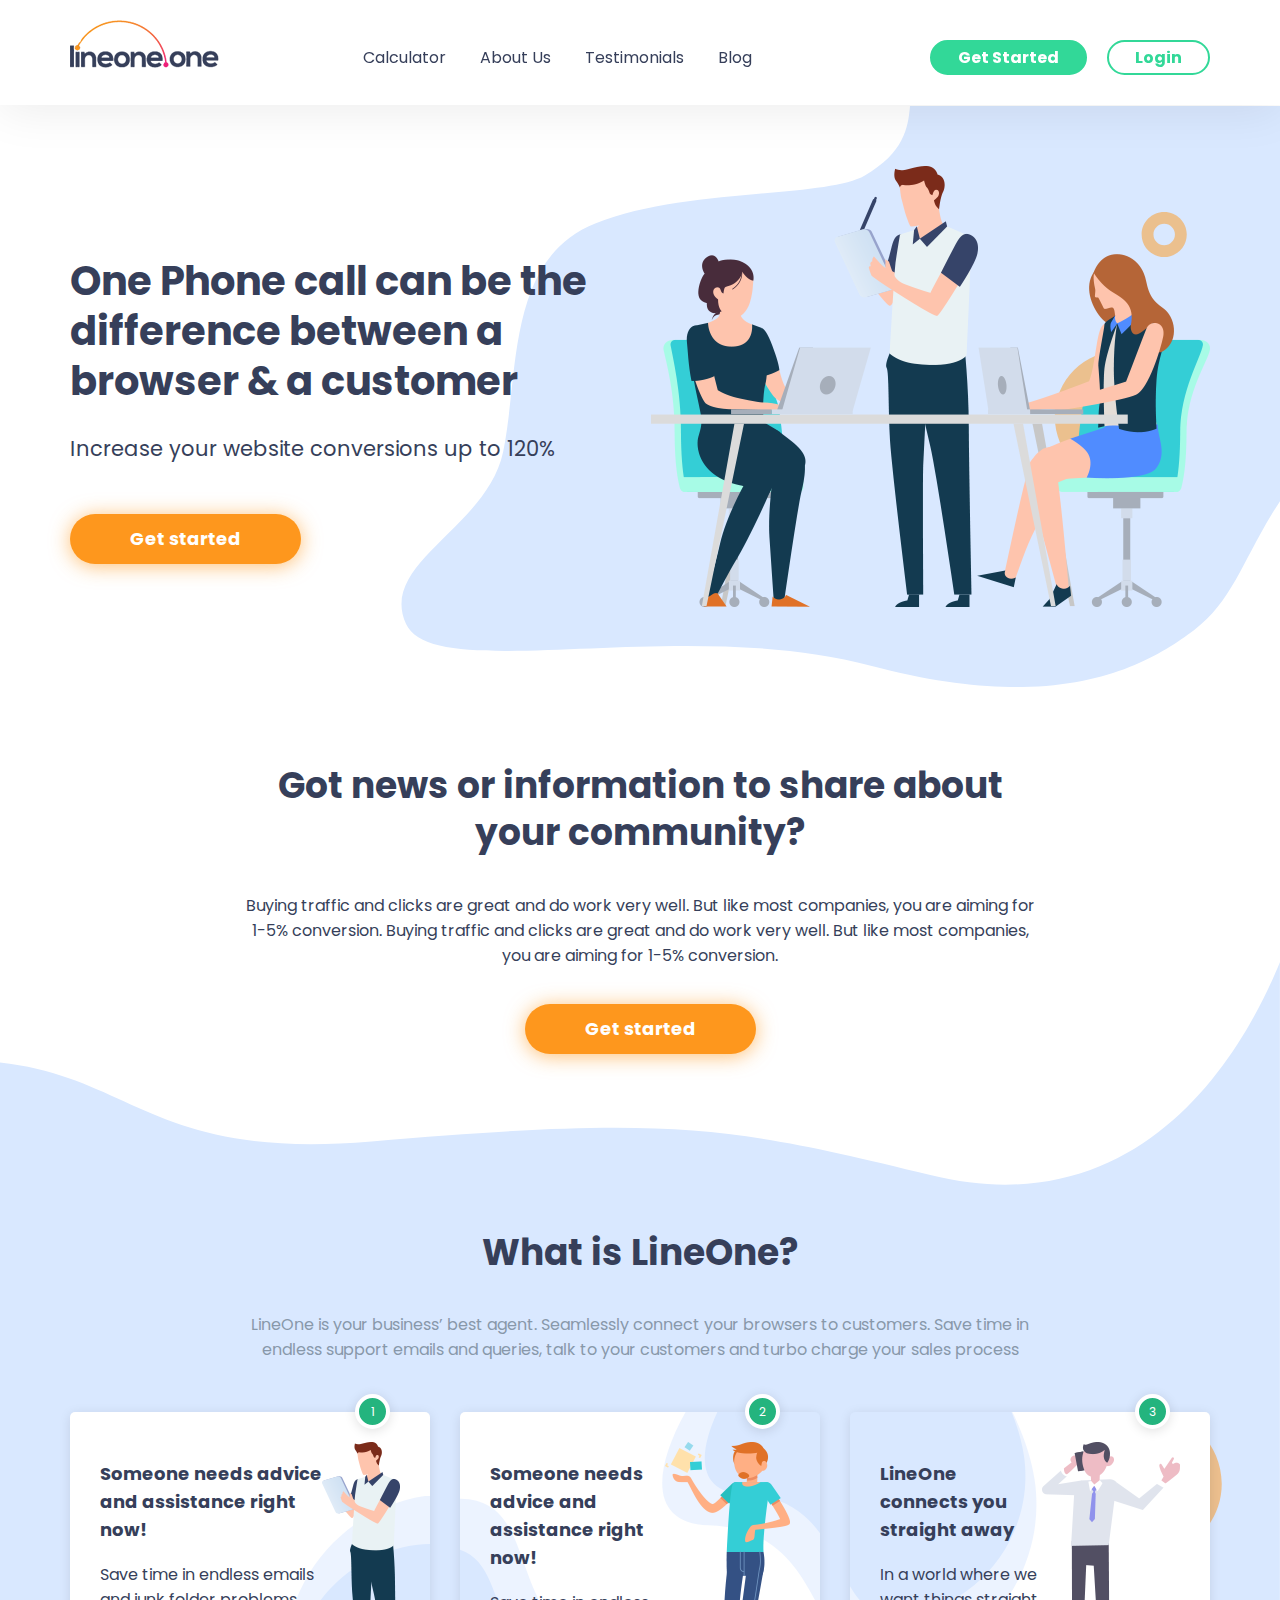
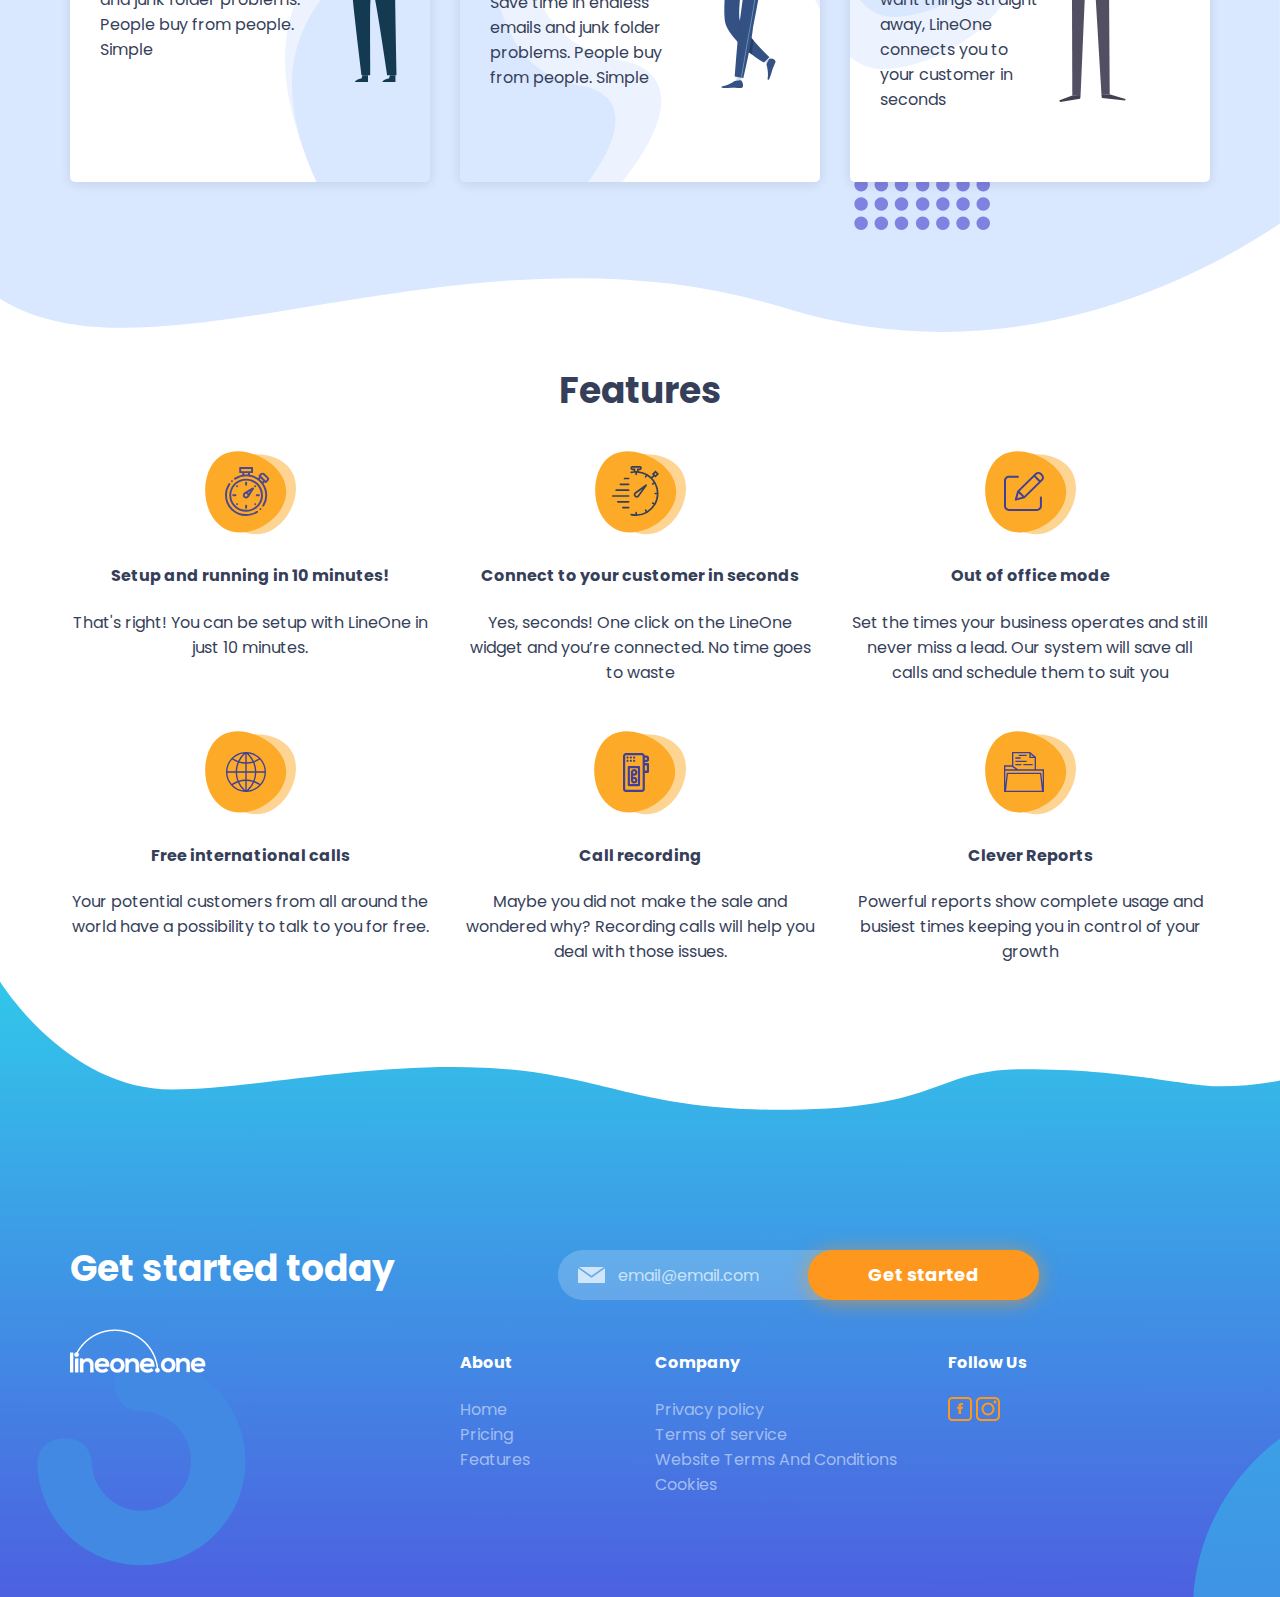
==== about.html @ 6608b2d2 "About Page" ====
<!DOCTYPE html>
<html lang="en">
<head>
    <meta charset="UTF-8">
    <title>Document</title>
    <meta name="viewport" content="width=device-width, user-scalable=no, initial-scale=1.0, maximum-scale=1.0, minimum-scale=1.0">
    <link href="https://fonts.googleapis.com/css?family=Poppins:400,700" rel="stylesheet">
    <link rel="stylesheet" href="css/grid.css">
    <link rel="stylesheet" href="css/font-awesome.css">
    <link rel="stylesheet" href="css/owl-carousel.css">
    <link rel="stylesheet" href="css/owl-theme-default.css">
    <link rel="stylesheet" href="css/main.css">
</head>
<body class="about">
    <header>
        <div class="container">
            <div class="row">
                <div class="col-md-3">
                    <a href="#"><img src="img/logo.png" alt="logo"></a>
                </div>
                <div class="col-md-5">
                    <nav>
                        <a href="#">Calculator</a>
                        <a href="#">About Us</a>
                        <a href="#">Testimonials</a>
                        <a href="#">Blog</a>
                    </nav>
                </div>
                <div class="col-md-4 buttons">
                    <a href="#" class="btn m green">Get Started</a>
                    <a href="#" class="btn m white">Login</a>
                </div>
            </div>
        </div>
    </header>
    <div class="hero">
        <div class="container">
            <div class="row">
                <div class="col-md-6">
                    <h1>One Phone call can be the difference between a browser  & a customer</h1>
                    <p>Increase your website conversions up to 120%</p>
                    <a href="#" class="btn l yellow">Get started</a>
                </div>
                <div class="col-md-6">
                    <img src="img/about-hero.png" alt="lets talk">
                </div>
            </div>
        </div>
    </div>
    <div class="cta">
        <div class="container">
            <div class="row">
                <div class="col-md-12">
                    <div class="text-center">
                        <h3>Got news or information 
    to share about your community?</h3>
                        <p>Buying traffic and clicks are great and do work very well. But like most companies, you are aiming for 1-5% conversion. Buying traffic and clicks are great and do work very well. But like most companies, you are aiming for 1-5% conversion.</p>
                        <a href="#" class="btn l yellow">Get started</a>
                    </div>
                </div>
            </div>
        </div>
    </div>
    <div class="what-is-lineone">
        <div class="container">
            <div class="row">
                <div class="col-md-12 text-center">
                    <h3>What is LineOne?</h3>
                    <p>LineOne is your business’ best agent. Seamlessly connect your browsers to customers. Save time in endless support emails and queries, talk to your customers and turbo charge your sales process</p>
                </div>
            </div>
            <div class="row">
                <div class="col-md-4">
                    <div class="what first">
                        <div class="number">1</div>
                        <div class="content">
                            <div class="text">
                                <h3>Someone needs advice and assistance right now!</h3>
                                <p>Save time in endless emails and junk folder problems. People buy from people. Simple</p>
                            </div>
                            <div class="image">
                                <img src="img/what-1-person.png" alt="person">
                            </div>
                        </div>
                    </div>
                </div>
                <div class="col-md-4">
                    <div class="what second">
                        <div class="number">2</div>
                        <div class="content">
                            <div class="text">
                                <h3>Someone needs advice and assistance right now!</h3>
                                <p>Save time in endless emails and junk folder problems. People buy from people. Simple</p>
                            </div>
                            <div class="image">
                                <img src="img/what-2-person.png" alt="person">
                            </div>
                        </div>
                    </div>
                </div>
                <div class="col-md-4">
                    <div class="what third">
                        <div class="number">3</div>
                        <div class="content">
                            <div class="text">
                                <h3>LineOne connects you straight away</h3>
                                <p>In a world where we want things straight away, LineOne connects you to your customer in seconds</p>
                            </div>
                            <div class="image">
                                <img src="img/what-3-person.png" alt="person">
                            </div>
                        </div>
                    </div>
                </div>
            </div>
        </div>
    </div>
    <div class="features">
        <div class="container">
            <div class="row">
                <div class="col-md-12">
                    <h3 class="text-center">Features</h3>
                </div>
                <div class="col-md-4">
                    <img src="img/features-1.svg" alt="features">
                    <h4>Setup and running in 10 minutes!</h4>
                    <p>That's right! You can be setup with LineOne in just 10 minutes.</p>
                </div>
                <div class="col-md-4">
                    <img src="img/features-2.svg" alt="features">
                    <h4>Connect to your customer in seconds</h4>
                    <p>Yes, seconds! One click on the LineOne widget and you’re connected. No time goes to waste</p>
                </div>
                <div class="col-md-4">
                    <img src="img/features-3.svg" alt="features">
                    <h4>Out of office mode</h4>
                    <p>Set the times your business operates and still never miss a lead. Our system will save all calls and schedule them to suit you</p>
                </div>
                <div class="col-md-4">
                    <img src="img/features-4.svg" alt="features">
                    <h4>Free international calls</h4>
                    <p>Your potential customers from all around the world have a possibility to talk to you for free. </p>
                </div>
                <div class="col-md-4">
                    <img src="img/features-5.svg" alt="features">
                    <h4>Call recording</h4>
                    <p>Maybe you did not make the sale and wondered why? Recording calls will help you deal with those issues.</p>
                </div>
                <div class="col-md-4">
                    <img src="img/features-6.svg" alt="features">
                    <h4>Clever Reports</h4>
                    <p>Powerful reports show complete usage and busiest times keeping you in control of your growth</p>
                </div>
            </div>
        </div>
    </div>
    <footer>
        <div class="container">
            <div class="row">
                <div class="col-md-5">
                    <h3>Get started today</h3>
                </div>
                <div class="col-md-7">
                    <form action="#">
                        <input type="email" name="email" placeholder="email@email.com">
                        <button type="submit" class="btn l yellow">Get started</button>
                    </form>
                </div>
            </div>
            <div class="row">
                <div class="col-md-4">
                    <img src="img/logo-white.png" alt="logo">
                </div>
                <div class="col-md-2">
                    <h4>About</h4>
                    <ul>
                        <li><a href="#">Home</a></li>
                        <li><a href="#">Pricing</a></li>
                        <li><a href="#">Features</a></li>
                    </ul>
                </div>
                <div class="col-md-3">
                    <h4>Company</h4>
                    <ul>
                        <li><a href="#">Privacy policy</a></li>
                        <li><a href="#">Terms of service</a></li>
                        <li><a href="#">Website Terms And Conditions</a></li>
                        <li><a href="#">Cookies</a></li>
                    </ul>
                </div>
                <div class="col-md-3">
                    <h4>Follow Us</h4>
                    <a href="#"><img src="img/icon-facebook.svg" alt="facebook"></a>
                    <a href="#"><img src="img/icon-instagram.svg" alt="instagram"></a>
                </div>
            </div>
        </div>
    </footer>
    <script src="js/jquery.js"></script>
    <script src="js/owl-carousel.js"></script>
    <script src="js/main.js"></script>
</body>
</html>
---- css/grid.css ----
article,
aside,
details,
figcaption,
figure,
footer,
header,
hgroup,
main,
menu,
nav,
section,
summary {
    display: block;
}

audio,
canvas,
progress,
video {
    display: inline-block;
    vertical-align: baseline;
}

*,
*:before,
*:after {
    box-sizing: border-box;
}

.container {
    margin-right: auto;
    margin-left: auto;
    padding-left: 15px;
    padding-right: 15px;
}

@media (min-width: 768px) {
    .container {
        width: 750px;
    }
}

@media (min-width: 992px) {
    .container {
        width: 970px;
    }
}

@media (min-width: 1200px) {
    .container {
        width: 1170px;
    }
}

.container-fluid {
    margin-right: auto;
    margin-left: auto;
    padding-left: 15px;
    padding-right: 15px;
}

.row {
    margin-left: -15px;
    margin-right: -15px;
}

.col-xs-1,
.col-sm-1,
.col-md-1,
.col-lg-1,
.col-xs-2,
.col-sm-2,
.col-md-2,
.col-lg-2,
.col-xs-3,
.col-sm-3,
.col-md-3,
.col-lg-3,
.col-xs-4,
.col-sm-4,
.col-md-4,
.col-lg-4,
.col-xs-5,
.col-sm-5,
.col-md-5,
.col-lg-5,
.col-xs-6,
.col-sm-6,
.col-md-6,
.col-lg-6,
.col-xs-7,
.col-sm-7,
.col-md-7,
.col-lg-7,
.col-xs-8,
.col-sm-8,
.col-md-8,
.col-lg-8,
.col-xs-9,
.col-sm-9,
.col-md-9,
.col-lg-9,
.col-xs-10,
.col-sm-10,
.col-md-10,
.col-lg-10,
.col-xs-11,
.col-sm-11,
.col-md-11,
.col-lg-11,
.col-xs-12,
.col-sm-12,
.col-md-12,
.col-lg-12 {
    position: relative;
    min-height: 1px;
    padding-left: 15px;
    padding-right: 15px;
}

.col-xs-1,
.col-xs-2,
.col-xs-3,
.col-xs-4,
.col-xs-5,
.col-xs-6,
.col-xs-7,
.col-xs-8,
.col-xs-9,
.col-xs-10,
.col-xs-11,
.col-xs-12 {
    float: left;
}

.col-xs-12 {
    width: 100%;
}

.col-xs-11 {
    width: 91.66666667%;
}

.col-xs-10 {
    width: 83.33333333%;
}

.col-xs-9 {
    width: 75%;
}

.col-xs-8 {
    width: 66.66666667%;
}

.col-xs-7 {
    width: 58.33333333%;
}

.col-xs-6 {
    width: 50%;
}

.col-xs-5 {
    width: 41.66666667%;
}

.col-xs-4 {
    width: 33.33333333%;
}

.col-xs-3 {
    width: 25%;
}

.col-xs-2 {
    width: 16.66666667%;
}

.col-xs-1 {
    width: 8.33333333%;
}

.col-xs-pull-12 {
    right: 100%;
}

.col-xs-pull-11 {
    right: 91.66666667%;
}

.col-xs-pull-10 {
    right: 83.33333333%;
}

.col-xs-pull-9 {
    right: 75%;
}

.col-xs-pull-8 {
    right: 66.66666667%;
}

.col-xs-pull-7 {
    right: 58.33333333%;
}

.col-xs-pull-6 {
    right: 50%;
}

.col-xs-pull-5 {
    right: 41.66666667%;
}

.col-xs-pull-4 {
    right: 33.33333333%;
}

.col-xs-pull-3 {
    right: 25%;
}

.col-xs-pull-2 {
    right: 16.66666667%;
}

.col-xs-pull-1 {
    right: 8.33333333%;
}

.col-xs-pull-0 {
    right: auto;
}

.col-xs-push-12 {
    left: 100%;
}

.col-xs-push-11 {
    left: 91.66666667%;
}

.col-xs-push-10 {
    left: 83.33333333%;
}

.col-xs-push-9 {
    left: 75%;
}

.col-xs-push-8 {
    left: 66.66666667%;
}

.col-xs-push-7 {
    left: 58.33333333%;
}

.col-xs-push-6 {
    left: 50%;
}

.col-xs-push-5 {
    left: 41.66666667%;
}

.col-xs-push-4 {
    left: 33.33333333%;
}

.col-xs-push-3 {
    left: 25%;
}

.col-xs-push-2 {
    left: 16.66666667%;
}

.col-xs-push-1 {
    left: 8.33333333%;
}

.col-xs-push-0 {
    left: auto;
}

.col-xs-offset-12 {
    margin-left: 100%;
}

.col-xs-offset-11 {
    margin-left: 91.66666667%;
}

.col-xs-offset-10 {
    margin-left: 83.33333333%;
}

.col-xs-offset-9 {
    margin-left: 75%;
}

.col-xs-offset-8 {
    margin-left: 66.66666667%;
}

.col-xs-offset-7 {
    margin-left: 58.33333333%;
}

.col-xs-offset-6 {
    margin-left: 50%;
}

.col-xs-offset-5 {
    margin-left: 41.66666667%;
}

.col-xs-offset-4 {
    margin-left: 33.33333333%;
}

.col-xs-offset-3 {
    margin-left: 25%;
}

.col-xs-offset-2 {
    margin-left: 16.66666667%;
}

.col-xs-offset-1 {
    margin-left: 8.33333333%;
}

.col-xs-offset-0 {
    margin-left: 0%;
}

@media (min-width: 768px) {

    .col-sm-1,
    .col-sm-2,
    .col-sm-3,
    .col-sm-4,
    .col-sm-5,
    .col-sm-6,
    .col-sm-7,
    .col-sm-8,
    .col-sm-9,
    .col-sm-10,
    .col-sm-11,
    .col-sm-12 {
        float: left;
    }

    .col-sm-12 {
        width: 100%;
    }

    .col-sm-11 {
        width: 91.66666667%;
    }

    .col-sm-10 {
        width: 83.33333333%;
    }

    .col-sm-9 {
        width: 75%;
    }

    .col-sm-8 {
        width: 66.66666667%;
    }

    .col-sm-7 {
        width: 58.33333333%;
    }

    .col-sm-6 {
        width: 50%;
    }

    .col-sm-5 {
        width: 41.66666667%;
    }

    .col-sm-4 {
        width: 33.33333333%;
    }

    .col-sm-3 {
        width: 25%;
    }

    .col-sm-2 {
        width: 16.66666667%;
    }

    .col-sm-1 {
        width: 8.33333333%;
    }

    .col-sm-pull-12 {
        right: 100%;
    }

    .col-sm-pull-11 {
        right: 91.66666667%;
    }

    .col-sm-pull-10 {
        right: 83.33333333%;
    }

    .col-sm-pull-9 {
        right: 75%;
    }

    .col-sm-pull-8 {
        right: 66.66666667%;
    }

    .col-sm-pull-7 {
        right: 58.33333333%;
    }

    .col-sm-pull-6 {
        right: 50%;
    }

    .col-sm-pull-5 {
        right: 41.66666667%;
    }

    .col-sm-pull-4 {
        right: 33.33333333%;
    }

    .col-sm-pull-3 {
        right: 25%;
    }

    .col-sm-pull-2 {
        right: 16.66666667%;
    }

    .col-sm-pull-1 {
        right: 8.33333333%;
    }

    .col-sm-pull-0 {
        right: auto;
    }

    .col-sm-push-12 {
        left: 100%;
    }

    .col-sm-push-11 {
        left: 91.66666667%;
    }

    .col-sm-push-10 {
        left: 83.33333333%;
    }

    .col-sm-push-9 {
        left: 75%;
    }

    .col-sm-push-8 {
        left: 66.66666667%;
    }

    .col-sm-push-7 {
        left: 58.33333333%;
    }

    .col-sm-push-6 {
        left: 50%;
    }

    .col-sm-push-5 {
        left: 41.66666667%;
    }

    .col-sm-push-4 {
        left: 33.33333333%;
    }

    .col-sm-push-3 {
        left: 25%;
    }

    .col-sm-push-2 {
        left: 16.66666667%;
    }

    .col-sm-push-1 {
        left: 8.33333333%;
    }

    .col-sm-push-0 {
        left: auto;
    }

    .col-sm-offset-12 {
        margin-left: 100%;
    }

    .col-sm-offset-11 {
        margin-left: 91.66666667%;
    }

    .col-sm-offset-10 {
        margin-left: 83.33333333%;
    }

    .col-sm-offset-9 {
        margin-left: 75%;
    }

    .col-sm-offset-8 {
        margin-left: 66.66666667%;
    }

    .col-sm-offset-7 {
        margin-left: 58.33333333%;
    }

    .col-sm-offset-6 {
        margin-left: 50%;
    }

    .col-sm-offset-5 {
        margin-left: 41.66666667%;
    }

    .col-sm-offset-4 {
        margin-left: 33.33333333%;
    }

    .col-sm-offset-3 {
        margin-left: 25%;
    }

    .col-sm-offset-2 {
        margin-left: 16.66666667%;
    }

    .col-sm-offset-1 {
        margin-left: 8.33333333%;
    }

    .col-sm-offset-0 {
        margin-left: 0%;
    }
}

@media (min-width: 992px) {

    .col-md-1,
    .col-md-2,
    .col-md-3,
    .col-md-4,
    .col-md-5,
    .col-md-6,
    .col-md-7,
    .col-md-8,
    .col-md-9,
    .col-md-10,
    .col-md-11,
    .col-md-12 {
        float: left;
    }

    .col-md-12 {
        width: 100%;
    }

    .col-md-11 {
        width: 91.66666667%;
    }

    .col-md-10 {
        width: 83.33333333%;
    }

    .col-md-9 {
        width: 75%;
    }

    .col-md-8 {
        width: 66.66666667%;
    }

    .col-md-7 {
        width: 58.33333333%;
    }

    .col-md-6 {
        width: 50%;
    }

    .col-md-5 {
        width: 41.66666667%;
    }

    .col-md-4 {
        width: 33.33333333%;
    }

    .col-md-3 {
        width: 25%;
    }

    .col-md-2 {
        width: 16.66666667%;
    }

    .col-md-1 {
        width: 8.33333333%;
    }

    .col-md-pull-12 {
        right: 100%;
    }

    .col-md-pull-11 {
        right: 91.66666667%;
    }

    .col-md-pull-10 {
        right: 83.33333333%;
    }

    .col-md-pull-9 {
        right: 75%;
    }

    .col-md-pull-8 {
        right: 66.66666667%;
    }

    .col-md-pull-7 {
        right: 58.33333333%;
    }

    .col-md-pull-6 {
        right: 50%;
    }

    .col-md-pull-5 {
        right: 41.66666667%;
    }

    .col-md-pull-4 {
        right: 33.33333333%;
    }

    .col-md-pull-3 {
        right: 25%;
    }

    .col-md-pull-2 {
        right: 16.66666667%;
    }

    .col-md-pull-1 {
        right: 8.33333333%;
    }

    .col-md-pull-0 {
        right: auto;
    }

    .col-md-push-12 {
        left: 100%;
    }

    .col-md-push-11 {
        left: 91.66666667%;
    }

    .col-md-push-10 {
        left: 83.33333333%;
    }

    .col-md-push-9 {
        left: 75%;
    }

    .col-md-push-8 {
        left: 66.66666667%;
    }

    .col-md-push-7 {
        left: 58.33333333%;
    }

    .col-md-push-6 {
        left: 50%;
    }

    .col-md-push-5 {
        left: 41.66666667%;
    }

    .col-md-push-4 {
        left: 33.33333333%;
    }

    .col-md-push-3 {
        left: 25%;
    }

    .col-md-push-2 {
        left: 16.66666667%;
    }

    .col-md-push-1 {
        left: 8.33333333%;
    }

    .col-md-push-0 {
        left: auto;
    }

    .col-md-offset-12 {
        margin-left: 100%;
    }

    .col-md-offset-11 {
        margin-left: 91.66666667%;
    }

    .col-md-offset-10 {
        margin-left: 83.33333333%;
    }

    .col-md-offset-9 {
        margin-left: 75%;
    }

    .col-md-offset-8 {
        margin-left: 66.66666667%;
    }

    .col-md-offset-7 {
        margin-left: 58.33333333%;
    }

    .col-md-offset-6 {
        margin-left: 50%;
    }

    .col-md-offset-5 {
        margin-left: 41.66666667%;
    }

    .col-md-offset-4 {
        margin-left: 33.33333333%;
    }

    .col-md-offset-3 {
        margin-left: 25%;
    }

    .col-md-offset-2 {
        margin-left: 16.66666667%;
    }

    .col-md-offset-1 {
        margin-left: 8.33333333%;
    }

    .col-md-offset-0 {
        margin-left: 0%;
    }
}

@media (min-width: 1200px) {

    .col-lg-1,
    .col-lg-2,
    .col-lg-3,
    .col-lg-4,
    .col-lg-5,
    .col-lg-6,
    .col-lg-7,
    .col-lg-8,
    .col-lg-9,
    .col-lg-10,
    .col-lg-11,
    .col-lg-12 {
        float: left;
    }

    .col-lg-12 {
        width: 100%;
    }

    .col-lg-11 {
        width: 91.66666667%;
    }

    .col-lg-10 {
        width: 83.33333333%;
    }

    .col-lg-9 {
        width: 75%;
    }

    .col-lg-8 {
        width: 66.66666667%;
    }

    .col-lg-7 {
        width: 58.33333333%;
    }

    .col-lg-6 {
        width: 50%;
    }

    .col-lg-5 {
        width: 41.66666667%;
    }

    .col-lg-4 {
        width: 33.33333333%;
    }

    .col-lg-3 {
        width: 25%;
    }

    .col-lg-2 {
        width: 16.66666667%;
    }

    .col-lg-1 {
        width: 8.33333333%;
    }

    .col-lg-pull-12 {
        right: 100%;
    }

    .col-lg-pull-11 {
        right: 91.66666667%;
    }

    .col-lg-pull-10 {
        right: 83.33333333%;
    }

    .col-lg-pull-9 {
        right: 75%;
    }

    .col-lg-pull-8 {
        right: 66.66666667%;
    }

    .col-lg-pull-7 {
        right: 58.33333333%;
    }

    .col-lg-pull-6 {
        right: 50%;
    }

    .col-lg-pull-5 {
        right: 41.66666667%;
    }

    .col-lg-pull-4 {
        right: 33.33333333%;
    }

    .col-lg-pull-3 {
        right: 25%;
    }

    .col-lg-pull-2 {
        right: 16.66666667%;
    }

    .col-lg-pull-1 {
        right: 8.33333333%;
    }

    .col-lg-pull-0 {
        right: auto;
    }

    .col-lg-push-12 {
        left: 100%;
    }

    .col-lg-push-11 {
        left: 91.66666667%;
    }

    .col-lg-push-10 {
        left: 83.33333333%;
    }

    .col-lg-push-9 {
        left: 75%;
    }

    .col-lg-push-8 {
        left: 66.66666667%;
    }

    .col-lg-push-7 {
        left: 58.33333333%;
    }

    .col-lg-push-6 {
        left: 50%;
    }

    .col-lg-push-5 {
        left: 41.66666667%;
    }

    .col-lg-push-4 {
        left: 33.33333333%;
    }

    .col-lg-push-3 {
        left: 25%;
    }

    .col-lg-push-2 {
        left: 16.66666667%;
    }

    .col-lg-push-1 {
        left: 8.33333333%;
    }

    .col-lg-push-0 {
        left: auto;
    }

    .col-lg-offset-12 {
        margin-left: 100%;
    }

    .col-lg-offset-11 {
        margin-left: 91.66666667%;
    }

    .col-lg-offset-10 {
        margin-left: 83.33333333%;
    }

    .col-lg-offset-9 {
        margin-left: 75%;
    }

    .col-lg-offset-8 {
        margin-left: 66.66666667%;
    }

    .col-lg-offset-7 {
        margin-left: 58.33333333%;
    }

    .col-lg-offset-6 {
        margin-left: 50%;
    }

    .col-lg-offset-5 {
        margin-left: 41.66666667%;
    }

    .col-lg-offset-4 {
        margin-left: 33.33333333%;
    }

    .col-lg-offset-3 {
        margin-left: 25%;
    }

    .col-lg-offset-2 {
        margin-left: 16.66666667%;
    }

    .col-lg-offset-1 {
        margin-left: 8.33333333%;
    }

    .col-lg-offset-0 {
        margin-left: 0%;
    }
}

.clearfix:before,
.clearfix:after,
.container:before,
.container:after,
.container-fluid:before,
.container-fluid:after,
.row:before,
.row:after {
    content: " ";
    display: table;
}

.clearfix:after,
.container:after,
.container-fluid:after,
.row:after {
    clear: both;
}

.center-block {
    display: block;
    margin-left: auto;
    margin-right: auto;
}

.pull-right {
    float: right !important;
}

.pull-left {
    float: left !important;
}
---- css/owl-carousel.css ----
/**
 * Owl Carousel v2.3.4
 * Copyright 2013-2018 David Deutsch
 * Licensed under: SEE LICENSE IN https://github.com/OwlCarousel2/OwlCarousel2/blob/master/LICENSE
 */
/*
 *  Owl Carousel - Core
 */
.owl-carousel {
  display: none;
  width: 100%;
  -webkit-tap-highlight-color: transparent;
  /* position relative and z-index fix webkit rendering fonts issue */
  position: relative;
  z-index: 1; }
  .owl-carousel .owl-stage {
    position: relative;
    -ms-touch-action: pan-Y;
    touch-action: manipulation;
    -moz-backface-visibility: hidden;
    /* fix firefox animation glitch */ }
  .owl-carousel .owl-stage:after {
    content: ".";
    display: block;
    clear: both;
    visibility: hidden;
    line-height: 0;
    height: 0; }
  .owl-carousel .owl-stage-outer {
    position: relative;
    overflow: hidden;
    /* fix for flashing background */
    -webkit-transform: translate3d(0px, 0px, 0px); }
  .owl-carousel .owl-wrapper,
  .owl-carousel .owl-item {
    -webkit-backface-visibility: hidden;
    -moz-backface-visibility: hidden;
    -ms-backface-visibility: hidden;
    -webkit-transform: translate3d(0, 0, 0);
    -moz-transform: translate3d(0, 0, 0);
    -ms-transform: translate3d(0, 0, 0); }
  .owl-carousel .owl-item {
    position: relative;
    min-height: 1px;
    float: left;
    -webkit-backface-visibility: hidden;
    -webkit-tap-highlight-color: transparent;
    -webkit-touch-callout: none; }
  .owl-carousel .owl-item img {
    display: block;
    width: 100%; }
  .owl-carousel .owl-nav.disabled,
  .owl-carousel .owl-dots.disabled {
    display: none; }
  .owl-carousel .owl-nav .owl-prev,
  .owl-carousel .owl-nav .owl-next,
  .owl-carousel .owl-dot {
    cursor: pointer;
    -webkit-user-select: none;
    -khtml-user-select: none;
    -moz-user-select: none;
    -ms-user-select: none;
    user-select: none; }
  .owl-carousel .owl-nav button.owl-prev,
  .owl-carousel .owl-nav button.owl-next,
  .owl-carousel button.owl-dot {
    background: none;
    color: inherit;
    border: none;
    padding: 0 !important;
    font: inherit; }
  .owl-carousel.owl-loaded {
    display: block; }
  .owl-carousel.owl-loading {
    opacity: 0;
    display: block; }
  .owl-carousel.owl-hidden {
    opacity: 0; }
  .owl-carousel.owl-refresh .owl-item {
    visibility: hidden; }
  .owl-carousel.owl-drag .owl-item {
    -ms-touch-action: pan-y;
        touch-action: pan-y;
    -webkit-user-select: none;
    -moz-user-select: none;
    -ms-user-select: none;
    user-select: none; }
  .owl-carousel.owl-grab {
    cursor: move;
    cursor: grab; }
  .owl-carousel.owl-rtl {
    direction: rtl; }
  .owl-carousel.owl-rtl .owl-item {
    float: right; }

/* No Js */
.no-js .owl-carousel {
  display: block; }

/*
 *  Owl Carousel - Animate Plugin
 */
.owl-carousel .animated {
  animation-duration: 1000ms;
  animation-fill-mode: both; }

.owl-carousel .owl-animated-in {
  z-index: 0; }

.owl-carousel .owl-animated-out {
  z-index: 1; }

.owl-carousel .fadeOut {
  animation-name: fadeOut; }

@keyframes fadeOut {
  0% {
    opacity: 1; }
  100% {
    opacity: 0; } }

/*
 * 	Owl Carousel - Auto Height Plugin
 */
.owl-height {
  transition: height 500ms ease-in-out; }

/*
 * 	Owl Carousel - Lazy Load Plugin
 */
.owl-carousel .owl-item {
  /**
			This is introduced due to a bug in IE11 where lazy loading combined with autoheight plugin causes a wrong
			calculation of the height of the owl-item that breaks page layouts
		 */ }
  .owl-carousel .owl-item .owl-lazy {
    opacity: 0;
    transition: opacity 400ms ease; }
  .owl-carousel .owl-item .owl-lazy[src^=""], .owl-carousel .owl-item .owl-lazy:not([src]) {
    max-height: 0; }
  .owl-carousel .owl-item img.owl-lazy {
    transform-style: preserve-3d; }

/*
 * 	Owl Carousel - Video Plugin
 */
.owl-carousel .owl-video-wrapper {
  position: relative;
  height: 100%;
  background: #000; }

.owl-carousel .owl-video-play-icon {
  position: absolute;
  height: 80px;
  width: 80px;
  left: 50%;
  top: 50%;
  margin-left: -40px;
  margin-top: -40px;
  cursor: pointer;
  z-index: 1;
  -webkit-backface-visibility: hidden;
  transition: transform 100ms ease; }

.owl-carousel .owl-video-play-icon:hover {
  -ms-transform: scale(1.3, 1.3);
      transform: scale(1.3, 1.3); }

.owl-carousel .owl-video-playing .owl-video-tn,
.owl-carousel .owl-video-playing .owl-video-play-icon {
  display: none; }

.owl-carousel .owl-video-tn {
  opacity: 0;
  height: 100%;
  background-position: center center;
  background-repeat: no-repeat;
  background-size: contain;
  transition: opacity 400ms ease; }

.owl-carousel .owl-video-frame {
  position: relative;
  z-index: 1;
  height: 100%;
  width: 100%; }
---- css/owl-theme-default.css ----
/**
 * Owl Carousel v2.3.4
 * Copyright 2013-2018 David Deutsch
 * Licensed under: SEE LICENSE IN https://github.com/OwlCarousel2/OwlCarousel2/blob/master/LICENSE
 */
/*
 * 	Default theme - Owl Carousel CSS File
 */
.owl-theme .owl-nav {
  margin-top: 10px;
  text-align: center;
  -webkit-tap-highlight-color: transparent; }
  .owl-theme .owl-nav [class*='owl-'] {
    color: #FFF;
    font-size: 14px;
    margin: 5px;
    padding: 4px 7px;
    background: #D6D6D6;
    display: inline-block;
    cursor: pointer;
    border-radius: 3px; }
    .owl-theme .owl-nav [class*='owl-']:hover {
      background: #869791;
      color: #FFF;
      text-decoration: none; }
  .owl-theme .owl-nav .disabled {
    opacity: 0.5;
    cursor: default; }

.owl-theme .owl-nav.disabled + .owl-dots {
  margin-top: 10px; }

.owl-theme .owl-dots {
  text-align: center;
  -webkit-tap-highlight-color: transparent; }
  .owl-theme .owl-dots .owl-dot {
    display: inline-block;
    zoom: 1; }
    .owl-theme .owl-dots .owl-dot span {
      width: 10px;
      height: 10px;
      margin: 5px 7px;
      background: #D6D6D6;
      display: block;
      -webkit-backface-visibility: visible;
      transition: opacity 200ms ease;
      border-radius: 30px; }
    .owl-theme .owl-dots .owl-dot.active span, .owl-theme .owl-dots .owl-dot:hover span {
      background: #869791; }
---- css/main.css ----
/*--------------------------------------------------
  GENERAL
--------------------------------------------------*/

:root {
    --yellow: #FE971D;
    --yellow-dark: #DE8519;
    --green: #32D898;
    --green-dark: #28AC79;
    --gray: #363f5a;
    --light-gray: #99a7b6;
}

html,
body {
    margin: 0;
    padding: 0;
}

* {
    font-family: 'Poppins', sans-serif;
}

html,
body,
a {
    color: var(--gray);
}

a {
    text-decoration: none;
}

button {
    border: none;
    font-size: ;
}

h3 {
    font-size: 36px;
    line-height: 1.3;
}

h2 {
    font-size: 48px;
}

input{
    outline: none;
}

.text-center {
    text-align: center;
}

.btn {
    border-radius: 50px;
    display: inline-block;
    font-weight: 700;
    transition: all .5s;
}

.btn.l {
    height: 50px;
    line-height: 50px;
    padding: 0 60px;
    font-size: 18px;
}

.btn.m {
    height: 35px;
    line-height: 31px;
    padding: 0 26px;
}

.btn.s {
    height: 30px;
    line-height: 30px;
}

.btn.green {
    background-color: var(--green);
    border: 2px solid var(--green);
    color: #fff;
}

.btn.green:hover{
    background-color: var(--green-dark);
    border-color: var(--green-dark);
}

.btn.white {
    background-color: #fff;
    border: 2px solid var(--green);
    color: var(--green);
}

.btn.white:hover {
    border-color: var(--green-dark);
    color: var(--green-dark);
}

.btn.yellow {
    background-color: var(--yellow);
    color: #fff;
    box-shadow: 0 2px 20px rgba(254, 151, 29, 0.62);
}

.btn.yellow:hover{
    background-color: var(--yellow-dark);
}

.flex {
    display: flex;
}

.h.center {
    justify-content: center;
}

body{
    padding-top: 106px;
}

/*--------------------------------------------------
  HEADER
--------------------------------------------------*/

header {
    padding: 20px 0 30px;
    box-shadow: 0 5px 48px rgba(0, 0, 0, 0.08);
    position: fixed;
    top: 0;
    background-color: #fff;
    width: 100%;
    z-index: 100;
}

header nav {
    margin-top: 25px;
}

header nav a {
    margin-right: 30px;
}

header nav a:last-child {
    margin-right: 0;
}

header .btn {
    margin-top: 20px;
}

header .btn.m.green {
    margin-right: 20px;
}

header .buttons {
    display: flex;
    justify-content: flex-end;
}

/*--------------------------------------------------
  HERO
--------------------------------------------------*/

.hero {
    background-image: url(../img/bg-1.svg);
    background-repeat: no-repeat;
    background-position: top right;
    background-size: contain;
}

.about .hero{
    background-image: url(../img/about-hero-bg.svg);
}

.hero h1 {
    margin-top: 150px;
    font-size: 40px;
    line-height: 50px;
}

.hero p {
    font-size: 21px;
    margin-bottom: 50px;
}

.hero img {
    margin: 60px 0 80px;
    float: right;
}

/*--------------------------------------------------
  LOGOS
--------------------------------------------------*/

.calculator .logos{
    margin: -100px 0 50px;
}

.logos .list {
    display: flex;
    align-items: center;
    justify-content: space-between;
}

.logos h3{
    font-size: 18px;
}

/*--------------------------------------------------
  WHAT IS
--------------------------------------------------*/

.what-is {
    background-image: url(../img/bg-2.svg);
    background-repeat: no-repeat;
    background-size: cover;
    padding: 200px 0;
}

.calculator .what-is {
    background-position: center -200px;
    padding: 100px 0 300px;
}

.what-is .col-md-6:nth-child(2){
    padding-left: 50px;
}

.what-is .discover-form {
    box-shadow: 0 6px 13px rgba(0, 0, 0, 0.16);
    border-radius: 5px;
    background-color: #fff;
    background-image: url(../img/bg-form.svg);
    background-repeat: no-repeat;
    background-position: bottom left;
    padding: 50px 60px;
}

.what-is .discover-form h4 {
    font-size: 13px;
    letter-spacing: 1.3px;
    text-transform: uppercase;
    color: var(--yellow);
    text-align: center;
}

.what-is .discover-form input,
.what-is .discover-form label {
    display: block;
}

.what-is .discover-form label img {
    max-width: 100%;
}

.what-is .discover-form label {
    font-size: 24px;
    font-weight: 700;
    text-align: center;
    margin-top: 25px;
}

.what-is .discover-form input {
    font-size: 18px;
    text-align: center;
    background-color: transparent;
    width: 100%;
    max-width: 100%;
    padding: 15px 0;
    border: none;
    border-bottom: 1px solid var(--light-gray);
}

.what-is .discover-form input::placeholder {
    color: var(--light-gray);
    font-size: 18px;
    text-align: center;
}

.what-is .discover-form img {
    margin-top: 10px;
}

.what-is .discover-form .flex.h.center {
    margin-top: 40px;
}

.what-is h3 {
    font-size: 36px;
}

.what-is p {
    line-height: 28px;
}

/*--------------------------------------------------
  GET STARTED
--------------------------------------------------*/

.get-started {
    padding: 150px 0 200px;
    text-align: center;
    background-image: url(../img/get-started-bg.svg);
    background-repeat: no-repeat;
    background-size: contain;
    background-position: center center;
    width: 90%;
    margin: 0 auto;
}

.get-started h2 span {
    color: var(--yellow);
}

.get-started p {
    font-size: 21px;
}

.get-started .btn {
    margin-top: 30px;
}

/*--------------------------------------------------
  TESTIMONIALS
--------------------------------------------------*/

.testimonials {
    padding: 250px 0 250px;
    background-image: url(../img/bg-3.svg);
    background-repeat: no-repeat;
    background-size: cover;
    background-position: center center;
    margin-top: -150px;
}

.testimonials .owl-carousel {
    background-image: url(../img/testimonials-bg.svg);
    background-repeat: no-repeat;
    background-size: contain;
    padding: 0 0 250px;
    text-align: center;
    background-position: center 60px;
    color: #fff;
}

.testimonials .owl-carousel img {
    border-radius: 100%;
    width: auto;
    border: 5px solid var(--yellow);
}

.testimonials .owl-carousel h4 {
    font-size: 24px;
}

.testimonials .owl-carousel p {
    font-size: 18px;
    width: 80%;
    margin: 0 auto;
}

.testimonials .slide-navigation {
    margin-top: 100px;
}

.testimonials .slide-navigation button {
    display: inline-block;
    width: 60px;
    height: 60px;
    box-shadow: 0 5px 5px rgba(0, 0, 0, 0.15);
    background-color: #ffffff;
    border-radius: 100%;
    line-height: 70px;
    margin-right: 20px;
    outline: none;
    cursor: pointer;
}

.testimonials .slider-container {
    background-image: url(../img/testimonials-slider-bg.png);
    background-repeat: no-repeat;
    background-position: 400px bottom;
}

/*--------------------------------------------------
  FEATURES
--------------------------------------------------*/

.features .col-md-4 {
    text-align: center;
    margin-bottom: 30px;
}

/*--------------------------------------------------
  FOOTER
--------------------------------------------------*/

footer {
    background-image: url(../img/footer-bg.svg);
    background-repeat: no-repeat;
    background-size: cover;
    padding: 300px 0 100px;
    margin-top: -100px;
    color: #fff;
}

footer a{
    color: #A2BDF1;
}

footer ul{
    list-style-type: none;
    padding: 0;
    margin: 0;
}

footer form{
    position: relative;
    margin-top: 40px;
}

footer form input[type="email"]{
    position: absolute;
    background-color: rgba(255, 255, 255, .2);
    border: none;
    border-radius: 50px;
    height: 50px;
    padding: 0 60px;
    background-image: url(../img/icon-subscribe.svg);
    background-repeat: no-repeat;
    background-position: 20px center;
    font-size: 16px;
}

footer form input[type="email"]::placeholder{
    color: #CBE3F8;
}

footer form button[type="submit"]{
    position: absolute;
    left: 250px;
    cursor: pointer;
}

/*--------------------------------------------------
  ABOUT
--------------------------------------------------*/

.cta{
    padding: 40px 0;
}

.cta .text-center{
    width: 70%;
    margin: 0 auto;
}

.cta .text-center .btn{
    margin-top: 20px;
}

.what-is-lineone{
    margin-top: -150px;
    padding: 250px 0 150px;
    background-image: url(../img/about-what-is-bg.svg);
    background-repeat: no-repeat;
    background-position: bottom right;
    background-size: cover;
}

.what-is-lineone .text-center p{
    width: 70%;
    color: #8898aa;
    margin: 0 auto 50px;
}

.what-is-lineone .what{
    position: relative;
    box-shadow: 0 2px 12px rgba(0, 0, 0, 0.1);
    border-radius: 5px;
    padding: 30px;
    min-height: 370px;
    background-color: #fff;
}

.what-is-lineone .what .number{
    position: absolute;
    right: 40px;
    top: -18px;
    height: 35px;
    width: 35px;
    line-height: 27px;
    text-align: center;
    background-color: #24b47e;
    font-size: 12px;
    border: 4px solid #fff;
    box-shadow: 0 2px 12px rgba(0, 0, 0, 0.12);
    border-radius: 100%;
    color: #fff;
}

.what-is-lineone .what h3{
    font-size: 18px;
    line-height: 28px;
}

.what-is-lineone .what .content{
    display: flex;
}

.what-is-lineone .what.first{
    background-image: url(../img/about-1-block-bg.svg);
    background-repeat: no-repeat;
    background-position: bottom right;
}

.what-is-lineone .what.second{
    background-image: url(../img/about-2-block-bg.svg);
    background-repeat: no-repeat;
    background-position: bottom right;
    background-size: cover;
}

.what-is-lineone .what.third{
    background-image: url(../img/about-3-block-bg.svg);
    background-repeat: no-repeat;
    background-position: top left;
}
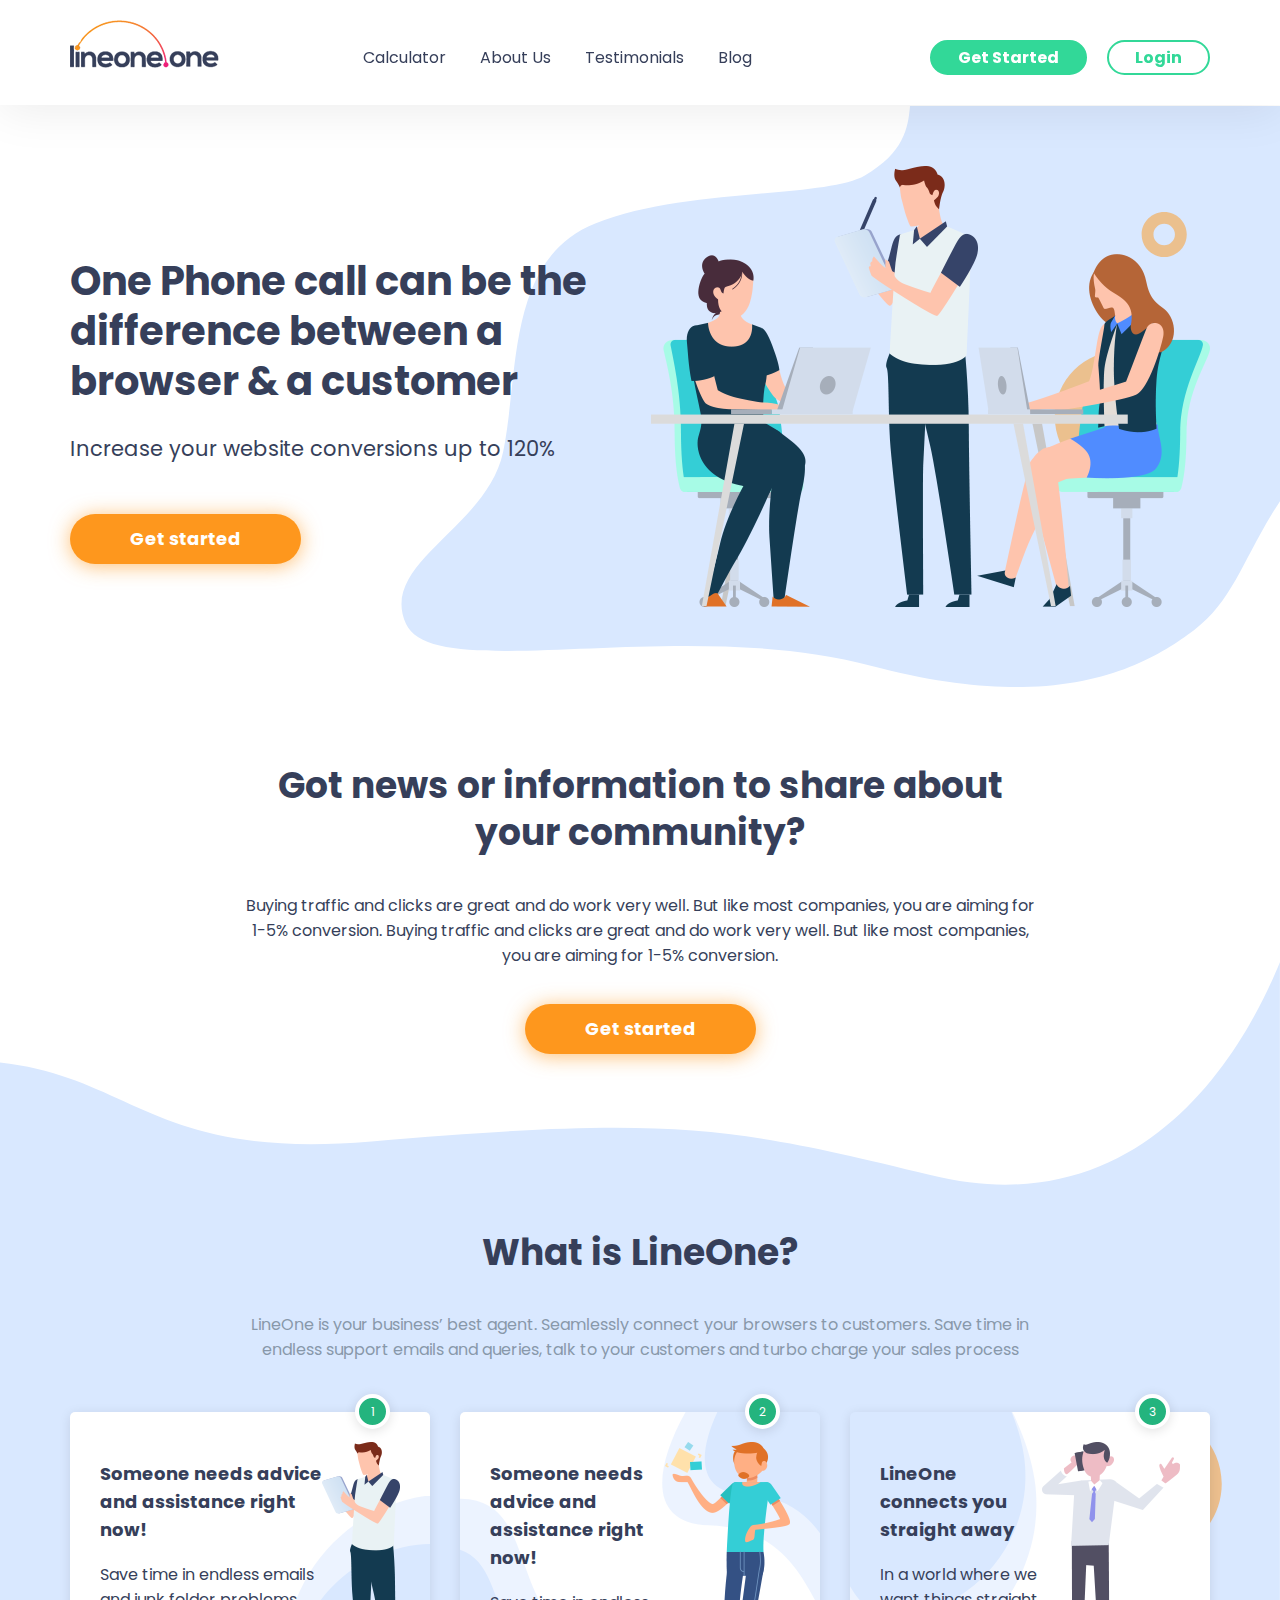
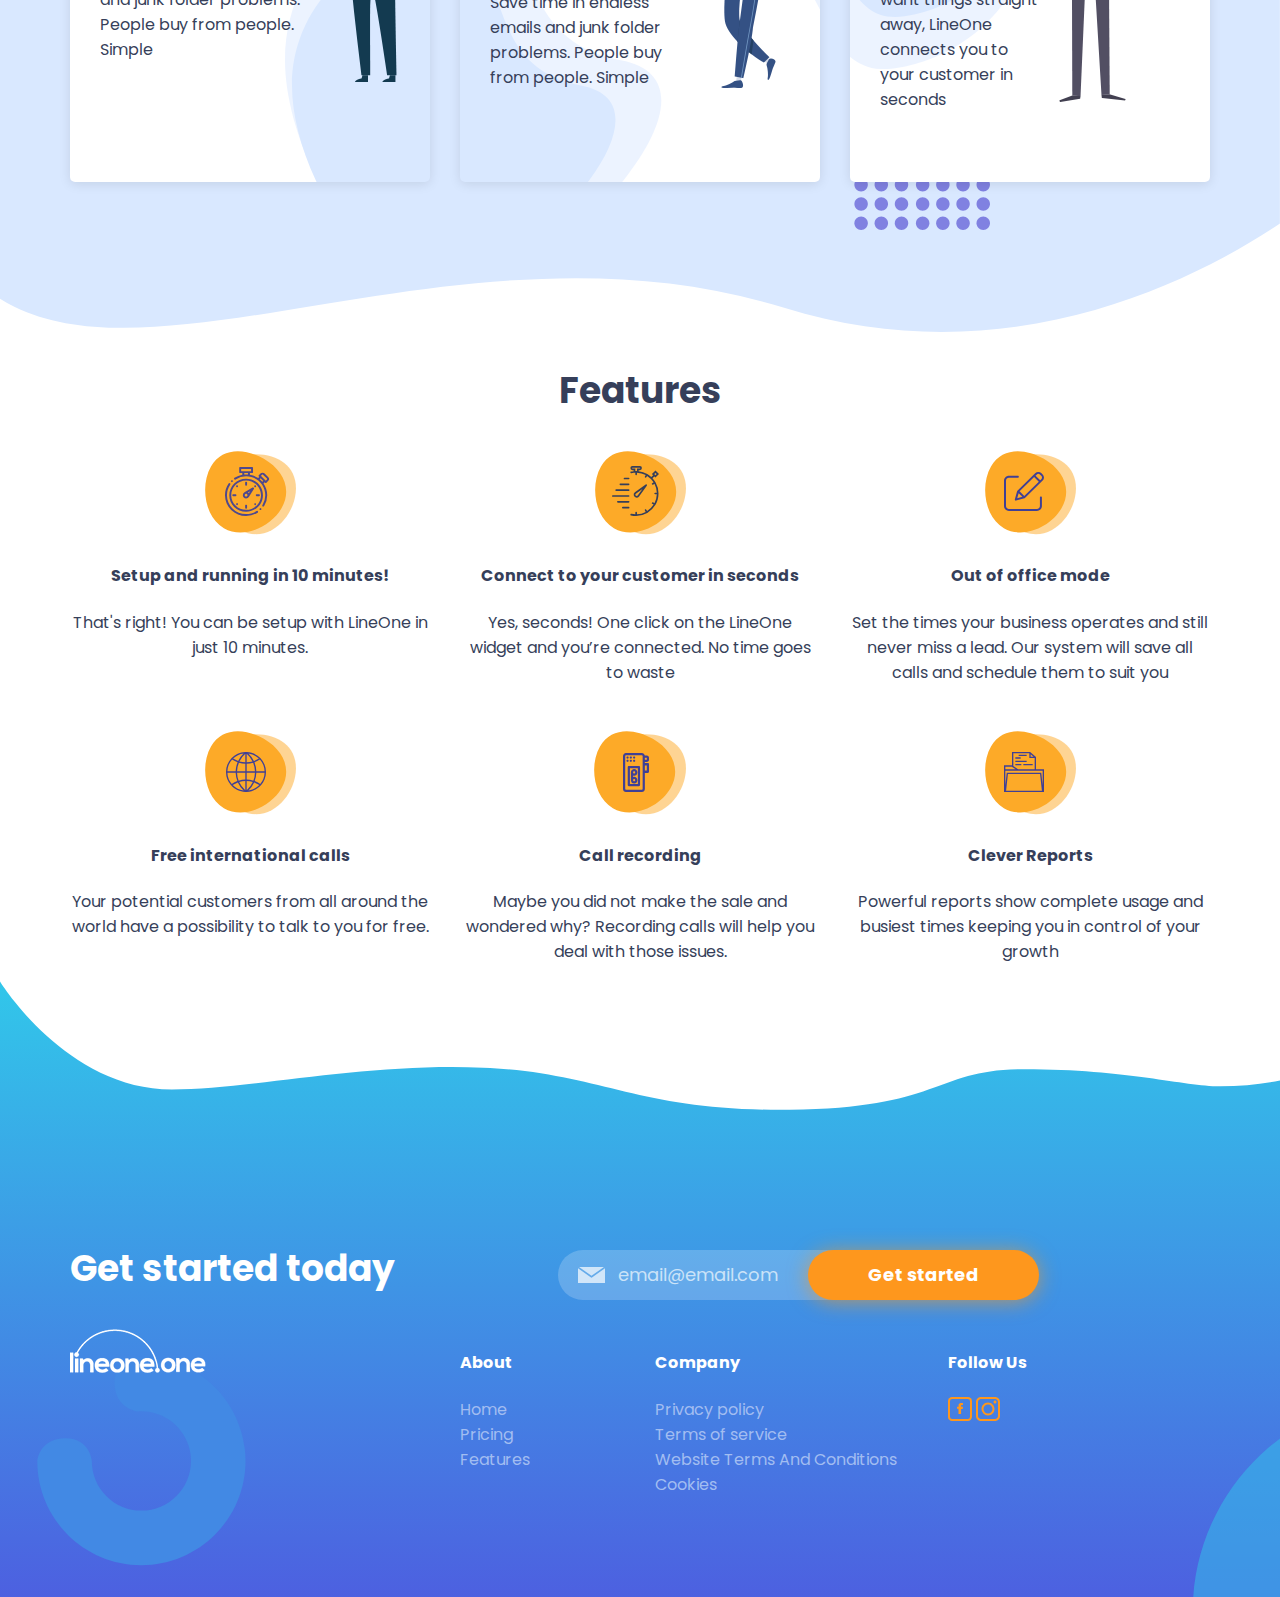
==== commit 6a769eeb: "Bug fixed" ====
--- a/about.html
+++ b/about.html
@@ -20,10 +20,10 @@
                 </div>
                 <div class="col-md-5">
                     <nav>
-                        <a href="#">Calculator</a>
-                        <a href="#">About Us</a>
-                        <a href="#">Testimonials</a>
-                        <a href="#">Blog</a>
+                        <a href="calculator.html">Calculator</a>
+                        <a href="about.html">About Us</a>
+                        <a href="testimonials.html">Testimonials</a>
+                        <a href="blog.html">Blog</a>
                     </nav>
                 </div>
                 <div class="col-md-4 buttons">
@@ -52,8 +52,7 @@
             <div class="row">
                 <div class="col-md-12">
                     <div class="text-center">
-                        <h3>Got news or information 
-    to share about your community?</h3>
+                        <h3>Got news or information to share about your community?</h3>
                         <p>Buying traffic and clicks are great and do work very well. But like most companies, you are aiming for 1-5% conversion. Buying traffic and clicks are great and do work very well. But like most companies, you are aiming for 1-5% conversion.</p>
                         <a href="#" class="btn l yellow">Get started</a>
                     </div>
--- a/css/main.css
+++ b/css/main.css
@@ -11,14 +11,23 @@
     --light-gray: #99a7b6;
 }
 
+* {
+    font-family: 'Poppins', sans-serif;
+}
+
+html{
+    height: 100%;
+    width: 100%;
+}
+
 html,
 body {
     margin: 0;
     padding: 0;
 }
 
-* {
-    font-family: 'Poppins', sans-serif;
+body {
+    padding-top: 106px;
 }
 
 html,
@@ -33,7 +42,8 @@
 
 button {
     border: none;
-    font-size: ;
+    outline: none;
+    cursor: pointer;
 }
 
 h3 {
@@ -45,7 +55,7 @@
     font-size: 48px;
 }
 
-input{
+input {
     outline: none;
 }
 
@@ -75,7 +85,9 @@
 
 .btn.s {
     height: 30px;
-    line-height: 30px;
+    line-height: 26px;
+    font-size: 14px;
+    padding: 0 30px;
 }
 
 .btn.green {
@@ -84,7 +96,7 @@
     color: #fff;
 }
 
-.btn.green:hover{
+.btn.green:hover {
     background-color: var(--green-dark);
     border-color: var(--green-dark);
 }
@@ -106,7 +118,7 @@
     box-shadow: 0 2px 20px rgba(254, 151, 29, 0.62);
 }
 
-.btn.yellow:hover{
+.btn.yellow:hover {
     background-color: var(--yellow-dark);
 }
 
@@ -118,8 +130,33 @@
     justify-content: center;
 }
 
-body{
-    padding-top: 106px;
+input,
+label {
+    display: block;
+    margin-bottom: 25px;
+}
+
+label {
+    font-size: 24px;
+    font-weight: 700;
+    text-align: center;
+}
+
+input {
+    font-size: 18px;
+    text-align: center;
+    background-color: transparent;
+    width: 100%;
+    max-width: 100%;
+    padding: 15px 0;
+    border: none;
+    border-bottom: 1px solid var(--light-gray);
+}
+
+input::placeholder {
+    color: var(--light-gray);
+    font-size: 18px;
+    text-align: center;
 }
 
 /*--------------------------------------------------
@@ -172,10 +209,6 @@
     background-size: contain;
 }
 
-.about .hero{
-    background-image: url(../img/about-hero-bg.svg);
-}
-
 .hero h1 {
     margin-top: 150px;
     font-size: 40px;
@@ -196,7 +229,7 @@
   LOGOS
 --------------------------------------------------*/
 
-.calculator .logos{
+.calculator .logos {
     margin: -100px 0 50px;
 }
 
@@ -206,7 +239,7 @@
     justify-content: space-between;
 }
 
-.logos h3{
+.logos h3 {
     font-size: 18px;
 }
 
@@ -226,7 +259,7 @@
     padding: 100px 0 300px;
 }
 
-.what-is .col-md-6:nth-child(2){
+.what-is .col-md-6:nth-child(2) {
     padding-left: 50px;
 }
 
@@ -248,37 +281,8 @@
     text-align: center;
 }
 
-.what-is .discover-form input,
-.what-is .discover-form label {
-    display: block;
-}
-
 .what-is .discover-form label img {
     max-width: 100%;
-}
-
-.what-is .discover-form label {
-    font-size: 24px;
-    font-weight: 700;
-    text-align: center;
-    margin-top: 25px;
-}
-
-.what-is .discover-form input {
-    font-size: 18px;
-    text-align: center;
-    background-color: transparent;
-    width: 100%;
-    max-width: 100%;
-    padding: 15px 0;
-    border: none;
-    border-bottom: 1px solid var(--light-gray);
-}
-
-.what-is .discover-form input::placeholder {
-    color: var(--light-gray);
-    font-size: 18px;
-    text-align: center;
 }
 
 .what-is .discover-form img {
@@ -328,7 +332,7 @@
   TESTIMONIALS
 --------------------------------------------------*/
 
-.testimonials {
+.home .testimonials {
     padding: 250px 0 250px;
     background-image: url(../img/bg-3.svg);
     background-repeat: no-repeat;
@@ -337,7 +341,7 @@
     margin-top: -150px;
 }
 
-.testimonials .owl-carousel {
+.home .testimonials .owl-carousel {
     background-image: url(../img/testimonials-bg.svg);
     background-repeat: no-repeat;
     background-size: contain;
@@ -347,27 +351,27 @@
     color: #fff;
 }
 
-.testimonials .owl-carousel img {
+.home .testimonials .owl-carousel img {
     border-radius: 100%;
     width: auto;
     border: 5px solid var(--yellow);
 }
 
-.testimonials .owl-carousel h4 {
+.home .testimonials .owl-carousel h4 {
     font-size: 24px;
 }
 
-.testimonials .owl-carousel p {
+.home .testimonials .owl-carousel p {
     font-size: 18px;
     width: 80%;
     margin: 0 auto;
 }
 
-.testimonials .slide-navigation {
+.home .testimonials .slide-navigation {
     margin-top: 100px;
 }
 
-.testimonials .slide-navigation button {
+.home .testimonials .slide-navigation button {
     display: inline-block;
     width: 60px;
     height: 60px;
@@ -377,10 +381,9 @@
     line-height: 70px;
     margin-right: 20px;
     outline: none;
-    cursor: pointer;
-}
-
-.testimonials .slider-container {
+}
+
+.home .testimonials .slider-container {
     background-image: url(../img/testimonials-slider-bg.png);
     background-repeat: no-repeat;
     background-position: 400px bottom;
@@ -408,22 +411,22 @@
     color: #fff;
 }
 
-footer a{
+footer a {
     color: #A2BDF1;
 }
 
-footer ul{
+footer ul {
     list-style-type: none;
     padding: 0;
     margin: 0;
 }
 
-footer form{
+footer form {
     position: relative;
     margin-top: 40px;
 }
 
-footer form input[type="email"]{
+footer form input[type="email"] {
     position: absolute;
     background-color: rgba(255, 255, 255, .2);
     border: none;
@@ -434,36 +437,45 @@
     background-repeat: no-repeat;
     background-position: 20px center;
     font-size: 16px;
+    width: auto;
 }
 
 footer form input[type="email"]::placeholder{
+    text-align: left
+}
+
+footer form input[type="email"]::placeholder {
     color: #CBE3F8;
 }
 
-footer form button[type="submit"]{
+footer form button[type="submit"] {
     position: absolute;
     left: 250px;
-    cursor: pointer;
 }
 
 /*--------------------------------------------------
   ABOUT
 --------------------------------------------------*/
 
-.cta{
+.about .hero,
+.blog .hero {
+    background-image: url(../img/about-hero-bg.svg);
+}
+
+.cta {
     padding: 40px 0;
 }
 
-.cta .text-center{
+.cta .text-center {
     width: 70%;
     margin: 0 auto;
 }
 
-.cta .text-center .btn{
+.cta .text-center .btn {
     margin-top: 20px;
 }
 
-.what-is-lineone{
+.what-is-lineone {
     margin-top: -150px;
     padding: 250px 0 150px;
     background-image: url(../img/about-what-is-bg.svg);
@@ -472,13 +484,13 @@
     background-size: cover;
 }
 
-.what-is-lineone .text-center p{
+.what-is-lineone .text-center p {
     width: 70%;
     color: #8898aa;
     margin: 0 auto 50px;
 }
 
-.what-is-lineone .what{
+.what-is-lineone .what {
     position: relative;
     box-shadow: 0 2px 12px rgba(0, 0, 0, 0.1);
     border-radius: 5px;
@@ -487,7 +499,7 @@
     background-color: #fff;
 }
 
-.what-is-lineone .what .number{
+.what-is-lineone .what .number {
     position: absolute;
     right: 40px;
     top: -18px;
@@ -503,30 +515,322 @@
     color: #fff;
 }
 
-.what-is-lineone .what h3{
+.what-is-lineone .what h3 {
     font-size: 18px;
     line-height: 28px;
 }
 
-.what-is-lineone .what .content{
+.what-is-lineone .what .content {
     display: flex;
 }
 
-.what-is-lineone .what.first{
+.what-is-lineone .what.first {
     background-image: url(../img/about-1-block-bg.svg);
     background-repeat: no-repeat;
     background-position: bottom right;
 }
 
-.what-is-lineone .what.second{
+.what-is-lineone .what.second {
     background-image: url(../img/about-2-block-bg.svg);
     background-repeat: no-repeat;
     background-position: bottom right;
     background-size: cover;
 }
 
-.what-is-lineone .what.third{
+.what-is-lineone .what.third {
     background-image: url(../img/about-3-block-bg.svg);
     background-repeat: no-repeat;
     background-position: top left;
+}
+
+/*--------------------------------------------------
+  BLOG
+--------------------------------------------------*/
+
+.blog .blog-section .top-bg {
+    height: 100px;
+    background: url(../img/blog-bg.svg) no-repeat;
+    background-size: contain;
+}
+
+.blog .blog-section .color-bg {
+    background-color: #ECF4FF;
+    padding-bottom: 200px;
+    margin-bottom: -200px;
+}
+
+.blog .blog-section .article {
+    padding: 40px;
+    border-radius: 5px;
+    background-color: #fff;
+    margin-bottom: 30px;
+    box-shadow: 0 1px 4px rgba(0, 0, 0, 0.16);
+}
+
+.blog .blog-section .article h3 {
+    font-size: 22px;
+    padding: 0;
+    margin: 0 0 10px 0;
+}
+
+.blog .blog-section .article .btn {
+    margin-top: 10px;
+}
+
+.pagination {
+    overflow: hidden;
+    margin-top: 50px;
+}
+
+.pagination a {
+    color: #6772e5;
+    font-size: 18px;
+}
+
+.nav-previous.alignleft {
+    float: left;
+}
+
+.nav-next.alignright {
+    float: right;
+}
+
+.blog .sidebar ul {
+    list-style-type: none;
+    box-shadow: 0 1px 4px rgba(0, 0, 0, 0.16);
+    border-radius: 5px;
+    background-color: #f2f2f2;
+    padding: 0;
+    margin: 0;
+}
+
+.blog .sidebar ul li a {
+    display: block;
+    font-weight: 700;
+    padding: 15px 20px;
+    border-bottom: 2px solid #eaeaea;
+    transition: all .5s;
+}
+
+.blog .sidebar ul li:last-child a {
+    border: none;
+}
+
+.blog .sidebar ul li a.active,
+.blog .sidebar ul li a:hover {
+    background-color: #fff;
+    color: var(--green);
+}
+
+.blog .sidebar ul li {
+    position: relative;
+}
+
+.blog .sidebar ul li a:after {
+    content: "\f0da";
+    display: inline-block;
+    font: normal normal normal 14px/1 FontAwesome;
+    font-size: inherit;
+    text-rendering: auto;
+    -webkit-font-smoothing: antialiased;
+    position: absolute;
+    right: 20px;
+    top: 20px;
+}
+
+/*--------------------------------------------------
+  TESTIMONIAL
+--------------------------------------------------*/
+
+.testimonials .hero {
+    background-image: url(../img/testimonials-hero-bg.svg);
+    background-repeat: no-repeat;
+}
+
+.testimonials .top-bg {
+    background-image: url(../img/testimonials-top-bg.svg);
+    background-repeat: no-repeat;
+    background-size: cover;
+    height: 200px;
+}
+
+.testimonials .color-bg {
+    background-color: #d9e8ff;
+    padding-bottom: 200px;
+    margin-bottom: -300px;
+}
+
+.testimonials .slider .center {
+    margin: 0 auto;
+    width: 80%;
+}
+
+.testimonials .slider h2 {
+    margin-top: 0;
+}
+
+.testimonials .slider .owl-carousel .owl-item {
+    padding: 15px;
+}
+
+.testimonials .slider .owl-carousel .item img {
+    border-radius: 100%;
+    width: auto;
+    border: 5px solid var(--yellow);
+}
+
+.testimonials .slider .owl-carousel .text-center {
+    border-radius: 5px;
+    box-shadow: 0 6px 13px rgba(0, 0, 0, 0.16);
+    background-color: #fff;
+    padding: 70px 40px 40px;
+}
+
+.testimonials .slider .owl-carousel .flex {
+    position: relative;
+    z-index: 10;
+}
+
+.testimonials .slider .owl-carousel .text-center {
+    position: relative;
+    top: -65px;
+}
+
+.testimonials .slider .owl-carousel h4 {
+    font-size: 18px;
+}
+
+.testimonials .slider .owl-carousel p {
+    font-size: 16px;
+    margin: 0 auto;
+}
+
+.testimonials .slider .owl-carousel .owl-nav {
+    position: absolute;
+    top: 40%;
+    width: 100%;
+}
+
+.testimonials .slider .owl-carousel .owl-nav button {
+    display: inline-block;
+    width: 60px;
+    height: 60px;
+    box-shadow: 0 5px 5px rgba(0, 0, 0, 0.15);
+    background-color: #ffffff;
+    border-radius: 100%;
+    line-height: 70px;
+    margin-right: 20px;
+    outline: none;
+    position: absolute;
+    margin: 0;
+    padding: 0;
+}
+
+.testimonials .slider .owl-carousel .owl-nav button.owl-prev {
+    left: -55px;
+}
+
+
+.testimonials .slider .owl-carousel .owl-nav button.owl-next {
+    right: -55px;
+}
+
+.testimonials .slider .owl-theme .owl-dots {
+    margin-top: -30px;
+}
+
+.testimonials .slider .owl-theme .owl-dots .owl-dot span {
+    background-color: #24b47e;
+    opacity: 0.5;
+    width: 16px;
+    height: 16px;
+}
+
+.testimonials .slider .owl-theme .owl-dots .owl-dot.active span {
+    opacity: 1;
+}
+
+/*--------------------------------------------------
+  SIGN UP
+--------------------------------------------------*/
+.sign-up {
+    padding: 30px;
+    color: #fff;
+    height: 100%;
+    width: 100%;
+    background-color: #000;
+    background-image: url(../img/sign-up-bg-top.svg);
+    background-repeat: no-repeat;
+    background-position: left top;
+}
+
+.sign-up .bottom-bg{
+    position: fixed;
+    bottom: 0;
+    right: 0;
+    width: 100%;
+    height: 100%;
+    background-image: url(../img/sign-up-bg-bottom.svg);
+    background-repeat: no-repeat;
+    background-position: right bottom;
+}
+
+.sign-up form{
+    position: relative;
+    z-index: 1000;
+    margin: 50px auto 50px;
+    background-color: #fff;
+    border-radius: 5px;
+    width: 500px;
+    min-height: 400px;
+    padding: 50px 40px 40px;
+    background-image: url(../img/sign-up-form-bg.svg);
+    background-repeat: no-repeat;
+    background-size: cover;
+    color: var(--gray);
+}
+
+.sign-up form .btn{
+    font-size: 15px;
+    text-transform: uppercase;
+    letter-spacing: 1.5px;
+}
+
+.sign-up form input{
+    margin-bottom: 40px;
+}
+
+.sign-up form .icon-field{
+    position: relative;
+}
+
+.sign-up form .icon-field .fa{
+    position: absolute;
+    left: 0;
+    top: 17px;
+    color: var(--light-gray);
+}
+
+.sign-up form p{
+    margin-top: 30px;
+    font-size: 14px;
+    color: var(--light-gray);
+}
+
+.sign-up form p a{
+    color: var(--light-gray);
+    text-decoration: underline;
+}
+
+.sign-up .bottom-menu {
+    margin-bottom: 30px;
+}
+
+.sign-up .bottom-menu a{
+    position: relative;
+    z-index: 100;
+    color: #fff;
+    margin: 20px;
+    font-size: 15px;
+    text-decoration: underline;
 }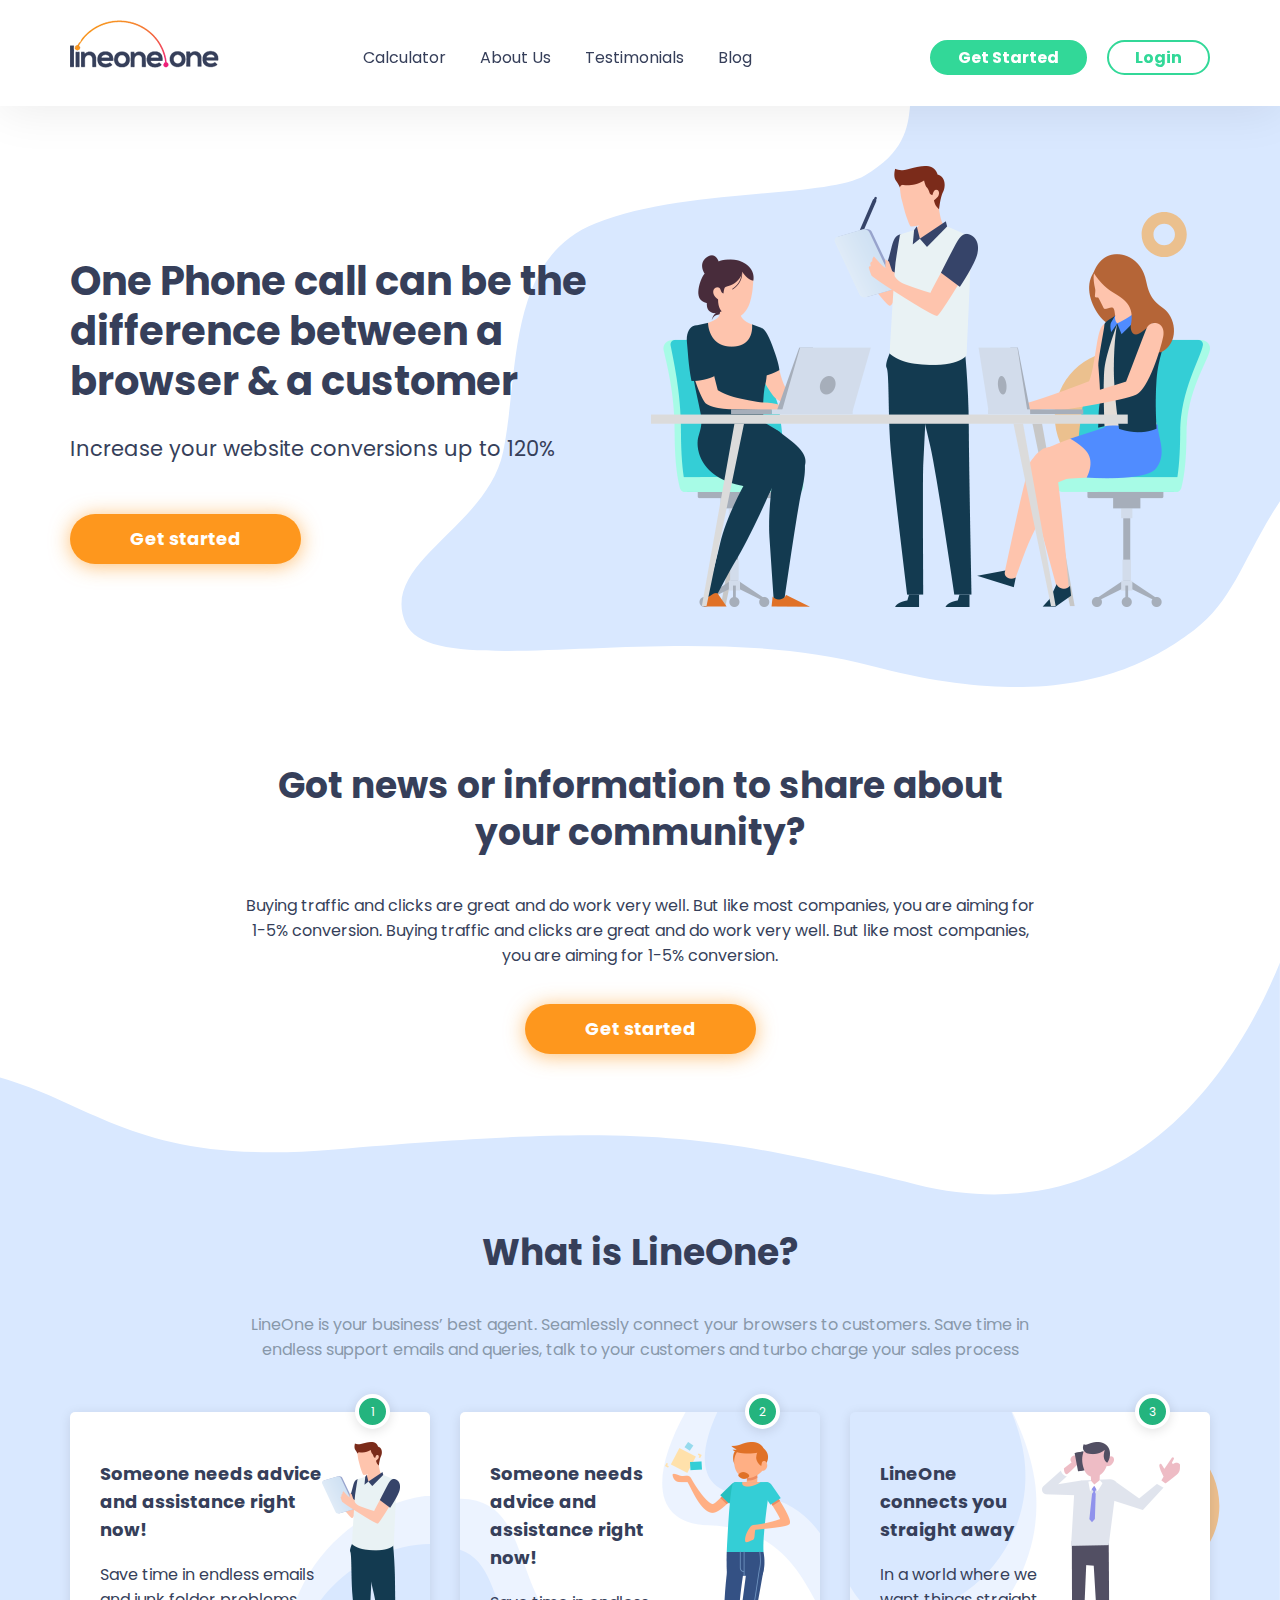
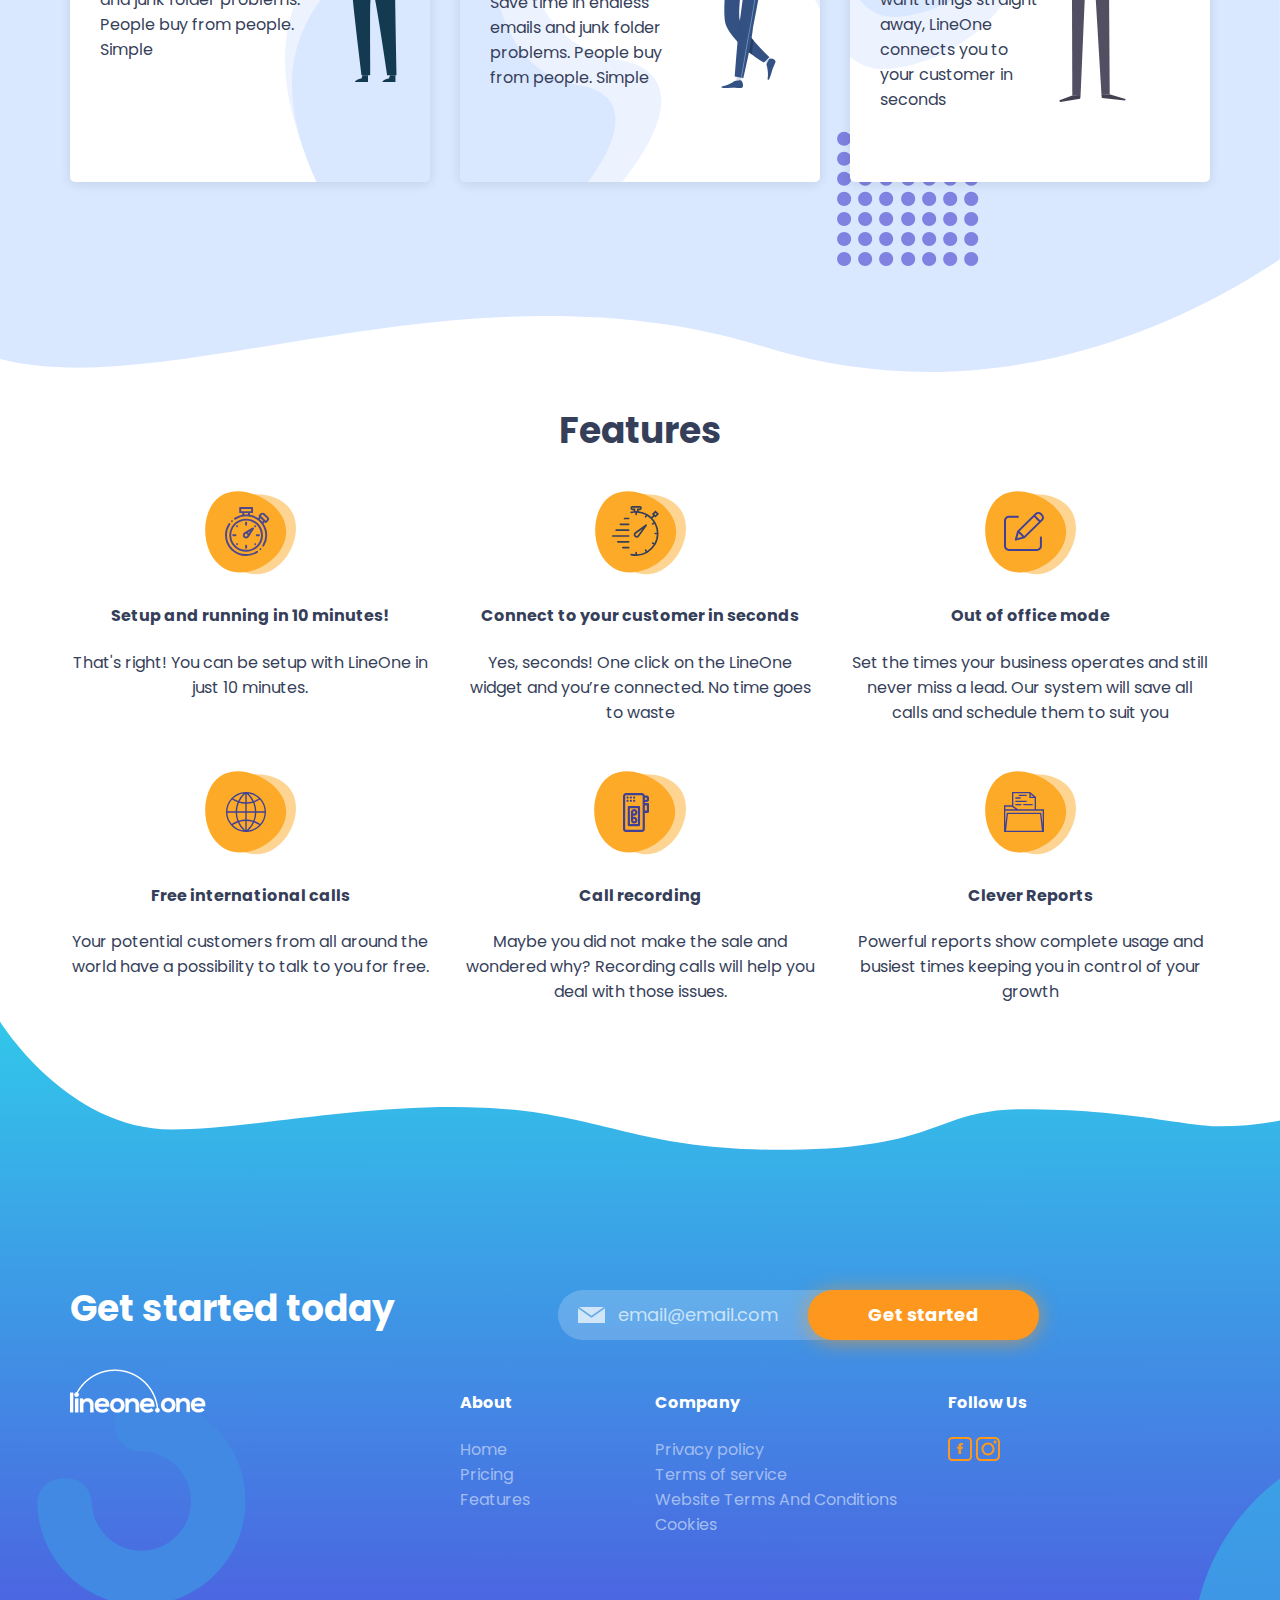
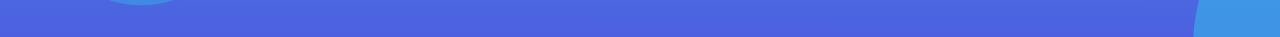
==== commit eea7b2be: "About page mobile version" ====
--- a/about.html
+++ b/about.html
@@ -15,10 +15,10 @@
     <header>
         <div class="container">
             <div class="row">
-                <div class="col-md-3">
-                    <a href="#"><img src="img/logo.png" alt="logo"></a>
-                </div>
-                <div class="col-md-5">
+                <div class="col-md-3 col-sm-12 col-xs-6">
+                    <a href="/"><img src="img/logo.png" alt="logo"></a>
+                </div>
+                <div class="col-md-5 col-sm-7 hidden-xs">
                     <nav>
                         <a href="calculator.html">Calculator</a>
                         <a href="about.html">About Us</a>
@@ -26,9 +26,28 @@
                         <a href="blog.html">Blog</a>
                     </nav>
                 </div>
-                <div class="col-md-4 buttons">
+                <div class="col-md-4 col-sm-5 hidden-xs buttons">
                     <a href="#" class="btn m green">Get Started</a>
                     <a href="#" class="btn m white">Login</a>
+                </div>
+                <div class="col-xs-6 visible-xs">
+                    <a href="javascript:void(0);" class="toggle-menu-button" onclick="toggleMobileMenu()"><i class="fa fa-bars"></i></a>
+                </div>
+            </div>
+            <div class="row">
+                <div class="col-md-12">
+                    <div id="mobile-menu">
+                        <nav>
+                            <a href="calculator.html">Calculator</a>
+                            <a href="about.html">About Us</a>
+                            <a href="testimonials.html">Testimonials</a>
+                            <a href="blog.html">Blog</a>
+                        </nav>
+                        <div class="buttons">
+                            <a href="#" class="btn m green">Get Started</a>
+                            <a href="#" class="btn m white">Login</a>
+                        </div>
+                    </div>
                 </div>
             </div>
         </div>
@@ -70,7 +89,7 @@
             </div>
             <div class="row">
                 <div class="col-md-4">
-                    <div class="what first">
+                    <div class="what first bottom-40">
                         <div class="number">1</div>
                         <div class="content">
                             <div class="text">
@@ -84,7 +103,7 @@
                     </div>
                 </div>
                 <div class="col-md-4">
-                    <div class="what second">
+                    <div class="what second bottom-40">
                         <div class="number">2</div>
                         <div class="content">
                             <div class="text">
@@ -98,7 +117,7 @@
                     </div>
                 </div>
                 <div class="col-md-4">
-                    <div class="what third">
+                    <div class="what third bottom-40">
                         <div class="number">3</div>
                         <div class="content">
                             <div class="text">
@@ -156,10 +175,10 @@
     <footer>
         <div class="container">
             <div class="row">
-                <div class="col-md-5">
+                <div class="col-sm-5">
                     <h3>Get started today</h3>
                 </div>
-                <div class="col-md-7">
+                <div class="col-sm-7">
                     <form action="#">
                         <input type="email" name="email" placeholder="email@email.com">
                         <button type="submit" class="btn l yellow">Get started</button>
@@ -167,10 +186,10 @@
                 </div>
             </div>
             <div class="row">
-                <div class="col-md-4">
+                <div class="col-sm-4">
                     <img src="img/logo-white.png" alt="logo">
                 </div>
-                <div class="col-md-2">
+                <div class="col-sm-2">
                     <h4>About</h4>
                     <ul>
                         <li><a href="#">Home</a></li>
@@ -178,7 +197,7 @@
                         <li><a href="#">Features</a></li>
                     </ul>
                 </div>
-                <div class="col-md-3">
+                <div class="col-sm-3">
                     <h4>Company</h4>
                     <ul>
                         <li><a href="#">Privacy policy</a></li>
--- a/css/main.css
+++ b/css/main.css
@@ -159,6 +159,14 @@
     text-align: center;
 }
 
+.visible-xs{
+    display: none !important;
+}
+
+.bottom-40{
+    margin-bottom: 40px;
+}
+
 /*--------------------------------------------------
   HEADER
 --------------------------------------------------*/
@@ -235,6 +243,7 @@
 
 .logos .list {
     display: flex;
+    flex-wrap: wrap;
     align-items: center;
     justify-content: space-between;
 }
@@ -833,4 +842,167 @@
     margin: 20px;
     font-size: 15px;
     text-decoration: underline;
+}
+
+/*--------------------------------------------------
+  MOBILE MENU
+--------------------------------------------------*/
+
+#mobile-menu{
+    display: none;
+}
+
+#mobile-menu nav{
+    margin-bottom: 10px;
+}
+
+#mobile-menu nav a {
+    padding: 10px 0;
+    text-decoration: none;
+    font-size: 17px;
+    display: block;
+    margin: 0;
+    border-bottom: 1px solid #ddd;
+}
+
+#mobile-menu nav a:first-child{
+    border-top: 1px solid #ddd;o
+}
+
+#mobile-menu .buttons{
+    display: flex;
+    justify-content: center;
+}
+
+a.toggle-menu-button {
+    margin-top: 20px;
+    width: 32px;
+    height: 32px;
+    text-align: center;
+    line-height: 32px;
+    background: black;
+    color: #fff;
+    float: right;
+    font-size: 20px;
+}
+
+/*--------------------------------------------------
+  MEDIA
+--------------------------------------------------*/
+
+@media(max-width: 1200px){
+    header nav a{
+        margin-right: 20px;
+    }
+}
+
+@media(max-width: 992px){
+    .col-md-6 img{
+        float: none;
+        display: block;
+        margin: 0 auto;
+    }
+
+    .hero .btn{
+        margin-bottom: 50px;
+    }
+
+    .logos .list {
+        justify-content: center;
+    }
+
+    .logos .list img{
+        margin: 10px;
+    }
+
+    .home .testimonials .slide-navigation{
+        display: flex;
+        justify-content: center;
+        margin: 30px 0;
+    }
+
+    .home .testimonials .owl-carousel{
+        padding-bottom: 410px;
+    }
+
+    .home .testimonials .owl-carousel p{
+        width: 60%;
+    }
+
+    #mobile-menu .btn.m{
+        margin-bottom: 0;
+    }
+
+    .get-started {
+        padding: 0px 0 100px;
+    }
+
+    footer .btn.yellow.l{
+        padding: 0 20px;
+    }
+
+    footer .row:last-child .col-sm-4{
+        margin-top: 80px;
+    }
+
+}
+
+@media(max-width: 768px){
+    .hidden-xs{
+        display: none !important;
+    }
+
+    .visible-xs{
+        display: block !important;
+    }
+
+    .home .testimonials .owl-carousel p{
+        width: 80%;
+    }
+
+}
+
+@media(max-width: 500px){
+
+    .hero h1{
+        margin-top: 40px;
+        font-size: 40px;
+        line-height: 50px;
+    }
+
+    .home .testimonials .owl-carousel{
+        padding: 0 0 250px;
+        background-image: url(../img/testimonials-bg-xs.svg);
+    }
+
+    .home .testimonials .owl-carousel h4{
+        margin: 15px 0 5px;
+    }
+
+    .home .testimonials .owl-carousel p{
+        font-size: 15px;
+    }
+
+    .home .testimonials .slide-navigation button img{
+        width: auto;
+    }
+
+    .col-md-6 img{
+        width: 100%;
+        height: auto;
+    }
+
+    .get-started h2{
+        font-size: 40px;
+    }
+
+    footer form input[type="email"]{
+        width: 100%;
+    }
+
+    footer form button.btn{
+        left: unset;
+        right: 0;
+    }
+
 }